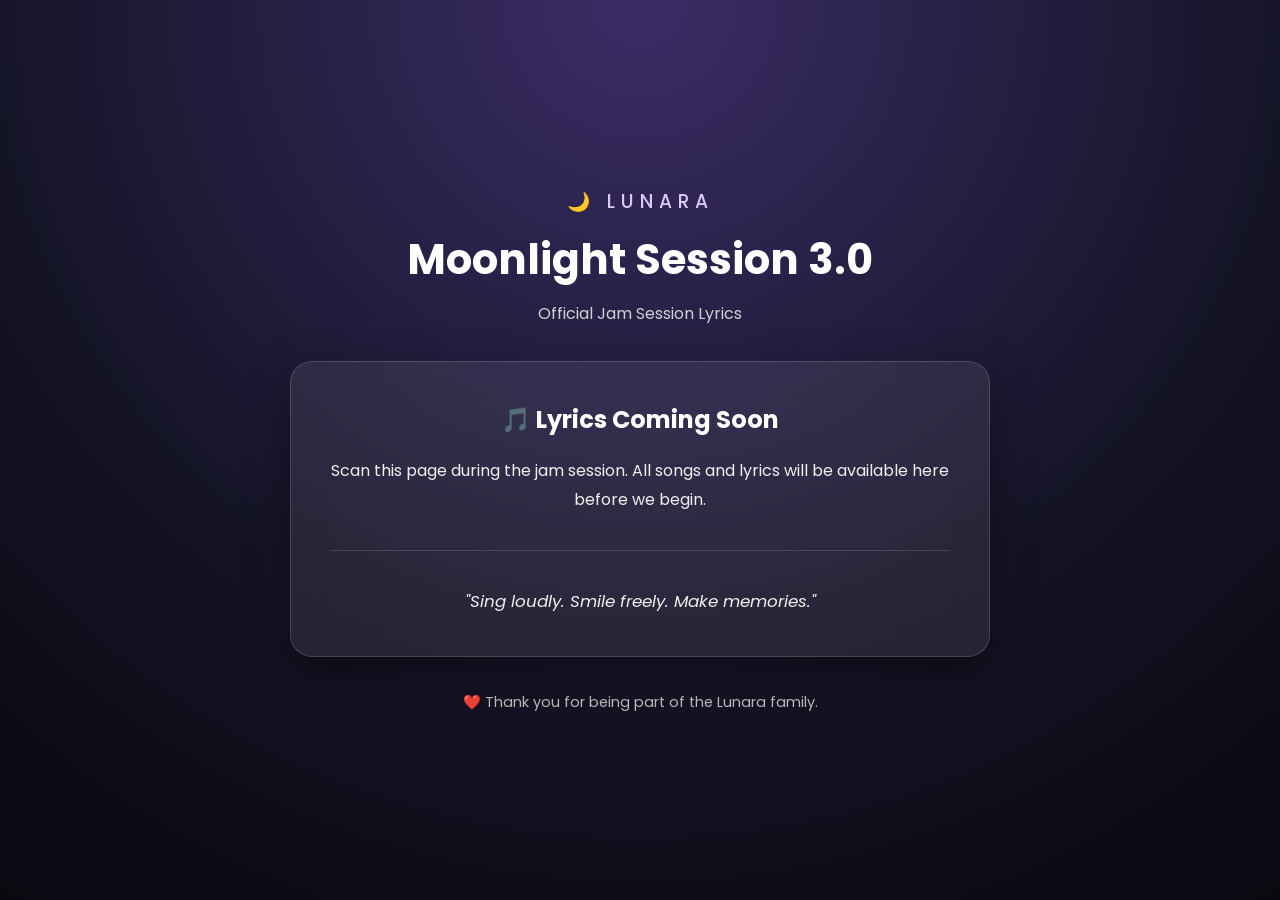
==== lyrics.html @ 7a184214 "add lyrics html and css files" ====
<!DOCTYPE html>
<html lang="en">

<head>
    <meta charset="UTF-8">
    <meta name="viewport" content="width=device-width, initial-scale=1.0">

    <title>Moonlight Session 3.0 | Lyrics</title>

    <meta name="description" content="Official Moonlight Session 3.0 Lyrics by Lunara Band">

    <link rel="stylesheet" href="lyrics.css">

    <link rel="preconnect" href="https://fonts.googleapis.com">
    <link rel="preconnect" href="https://fonts.gstatic.com" crossorigin>

    <link href="https://fonts.googleapis.com/css2?family=Poppins:wght@300;400;500;600;700&display=swap"
        rel="stylesheet">
</head>

<body>

    <main class="container">

        <div class="hero">

            <h3>🌙 LUNARA</h3>

            <h1>Moonlight Session 3.0</h1>

            <p class="subtitle">
                Official Jam Session Lyrics
            </p>

        </div>

        <section class="card">

            <h2>🎵 Lyrics Coming Soon</h2>

            <p>
                Scan this page during the jam session.
                All songs and lyrics will be available here before we begin.
            </p>

            <div class="divider"></div>

            <p class="quote">
                "Sing loudly. Smile freely. Make memories."
            </p>

        </section>

        <footer>

            ❤️ Thank you for being part of the Lunara family.

        </footer>

    </main>

</body>

</html>
---- lyrics.css ----
*{
    margin:0;
    padding:0;
    box-sizing:border-box;
}

body{

    font-family:'Poppins',sans-serif;

    background:
    radial-gradient(circle at top,#3b2d66,#141426 60%,#090910);

    color:white;

    min-height:100vh;

    display:flex;
    justify-content:center;
    align-items:center;

    padding:30px;

}

.container{

    width:100%;
    max-width:700px;

}

.hero{

    text-align:center;

    margin-bottom:35px;

}

.hero h3{

    letter-spacing:6px;

    color:#d8c8ff;

    margin-bottom:12px;

    font-weight:500;

}

.hero h1{

    font-size:2.6rem;

    margin-bottom:10px;

}

.subtitle{

    color:#d0d0d0;

    font-size:1rem;

}

.card{

    background:rgba(255,255,255,.08);

    backdrop-filter:blur(18px);

    border:1px solid rgba(255,255,255,.15);

    border-radius:22px;

    padding:40px;

    text-align:center;

    box-shadow:0 15px 45px rgba(0,0,0,.35);

}

.card h2{

    margin-bottom:20px;

}

.card p{

    line-height:1.8;

    color:#efefef;

}

.divider{

    height:1px;

    background:rgba(255,255,255,.15);

    margin:35px 0;

}

.quote{

    font-style:italic;

    color:#ffd369;

    font-size:1.05rem;

}

footer{

    text-align:center;

    margin-top:35px;

    color:#bdbdbd;

    font-size:.9rem;

}

@media(max-width:600px){

.hero h1{

    font-size:2rem;

}

.card{

    padding:28px;

}

}
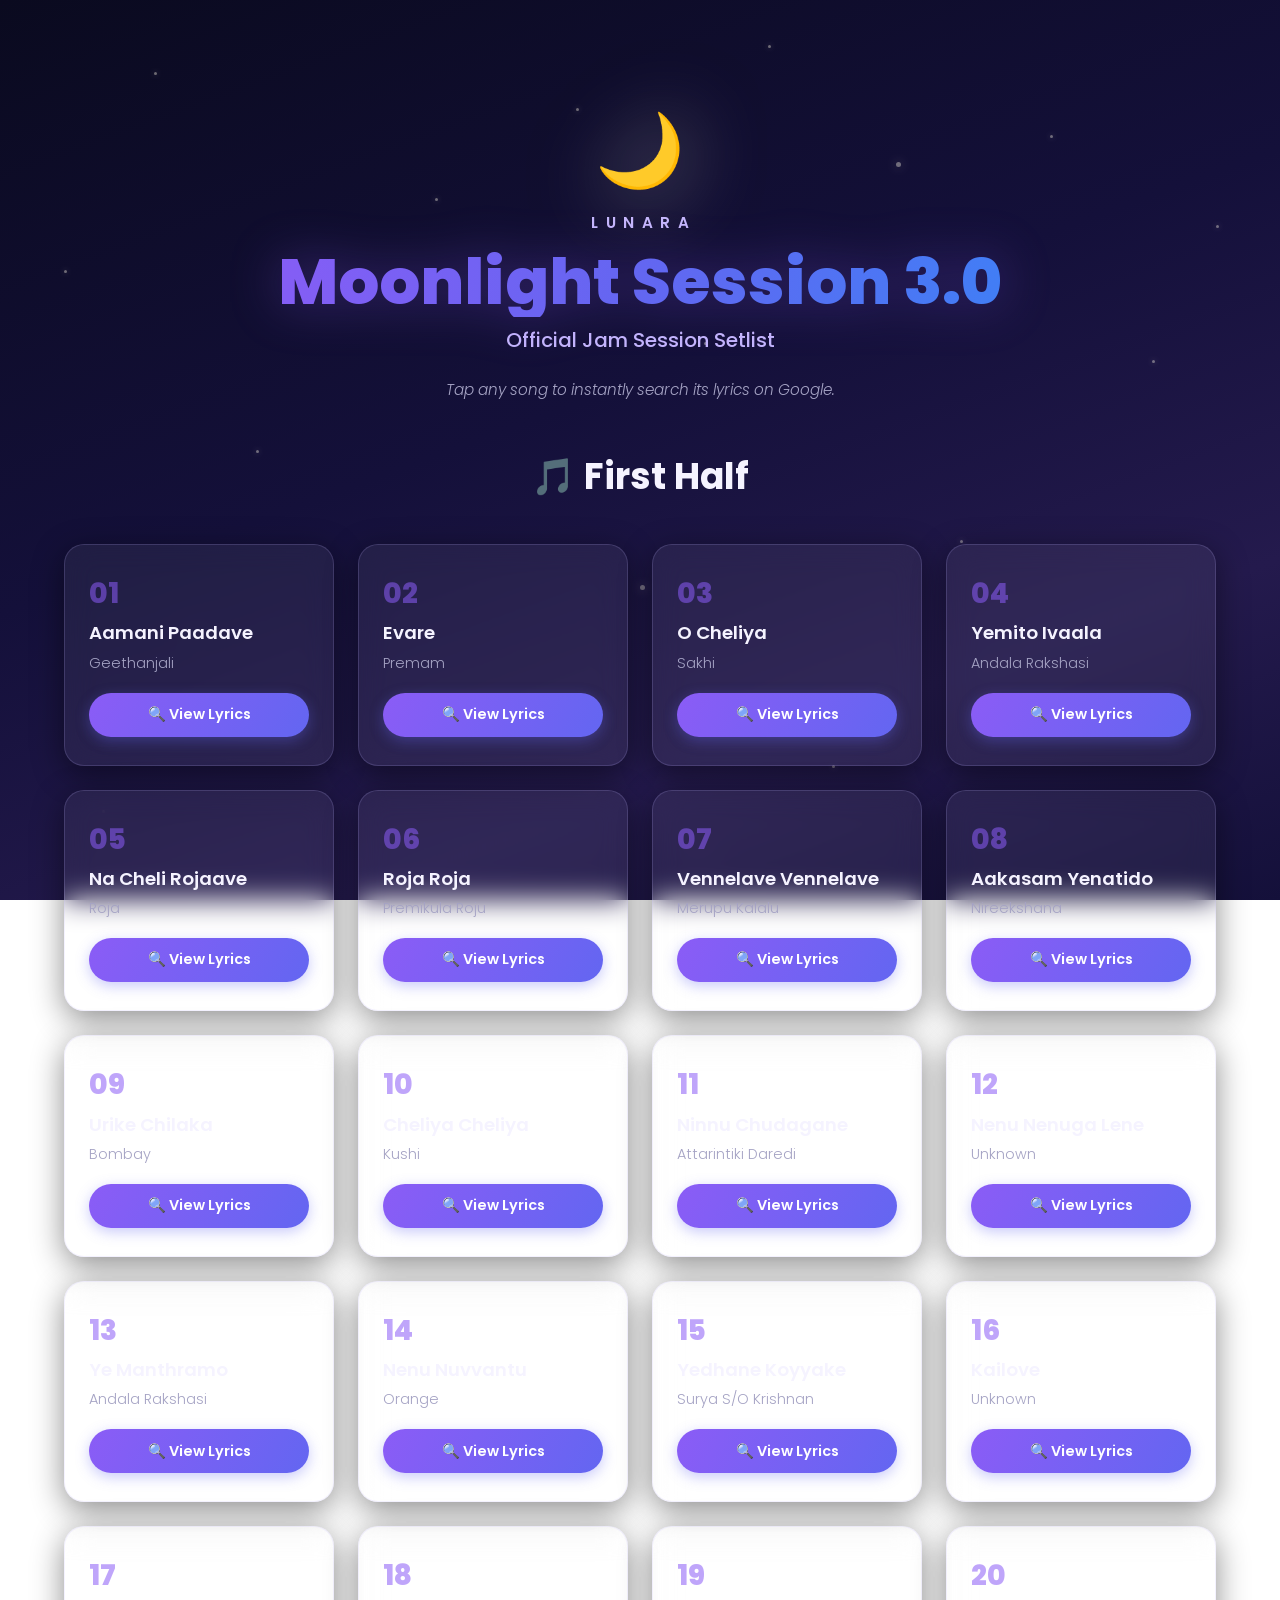
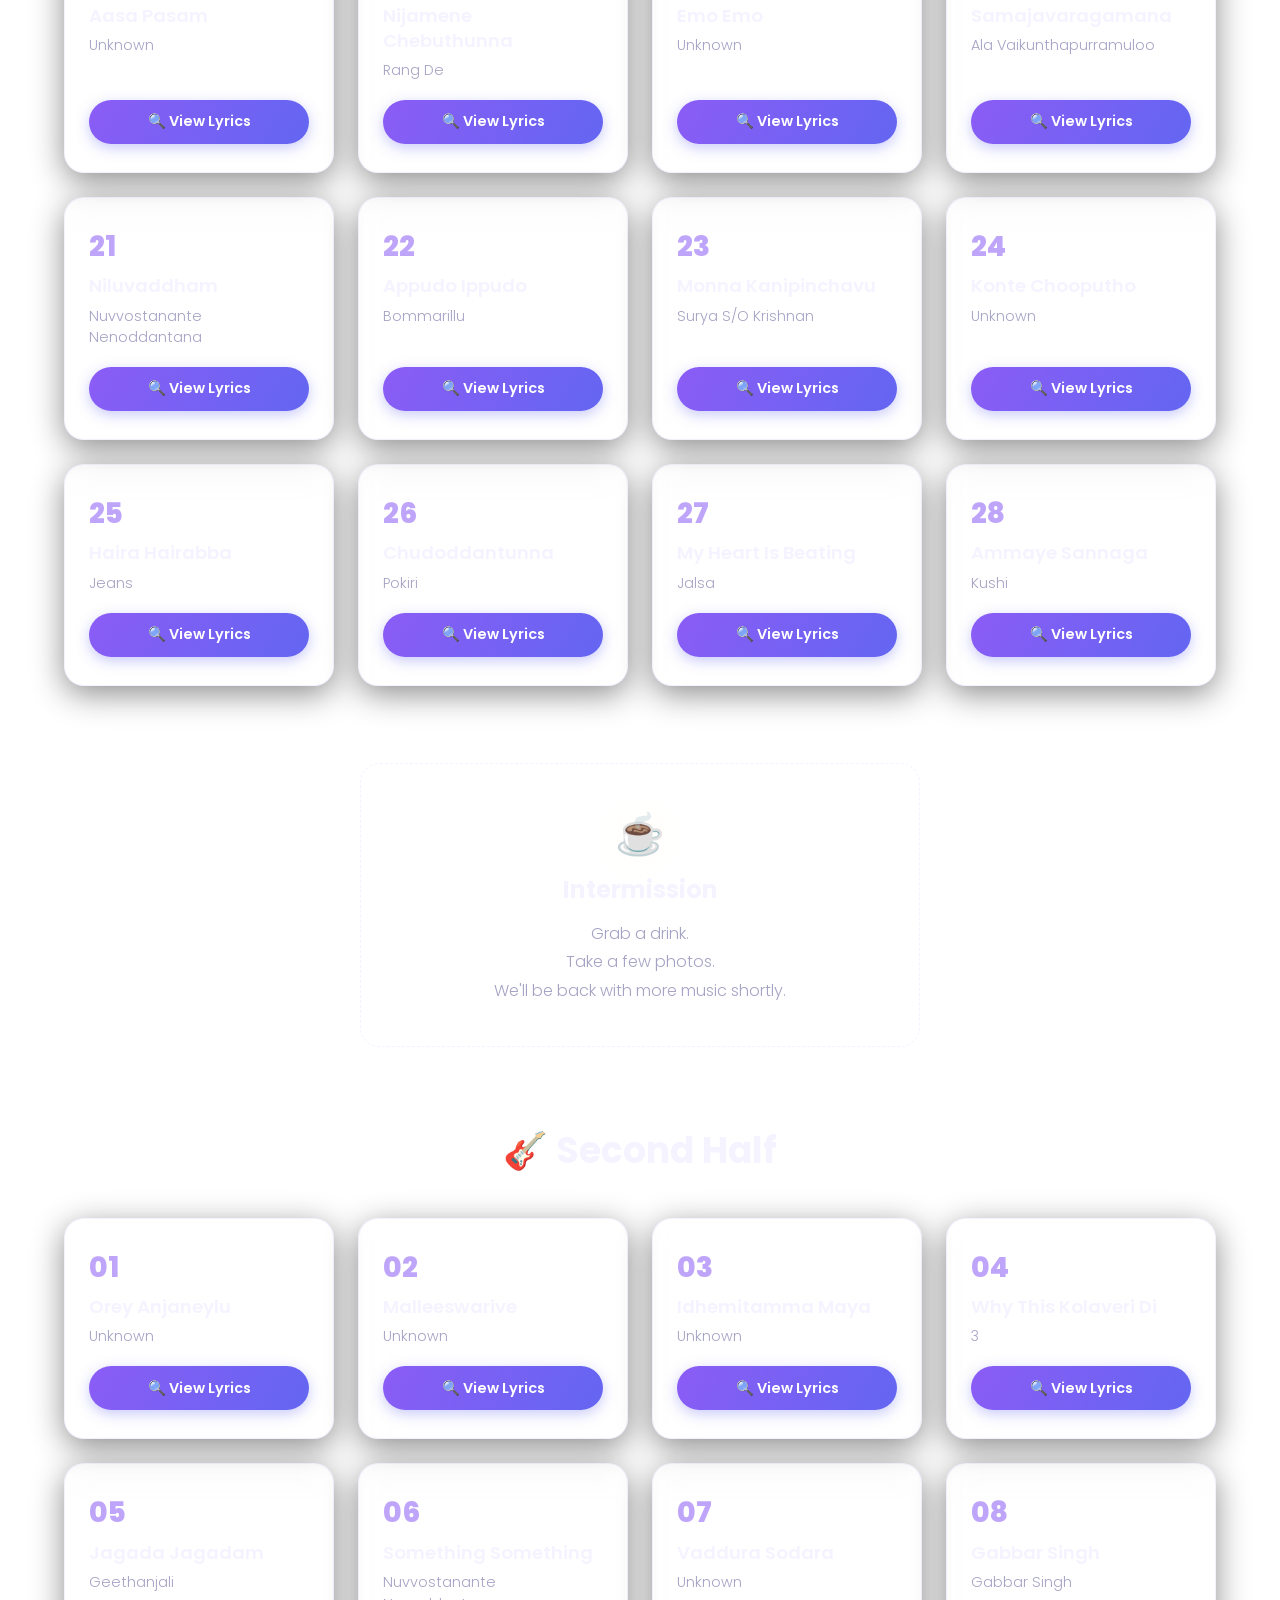
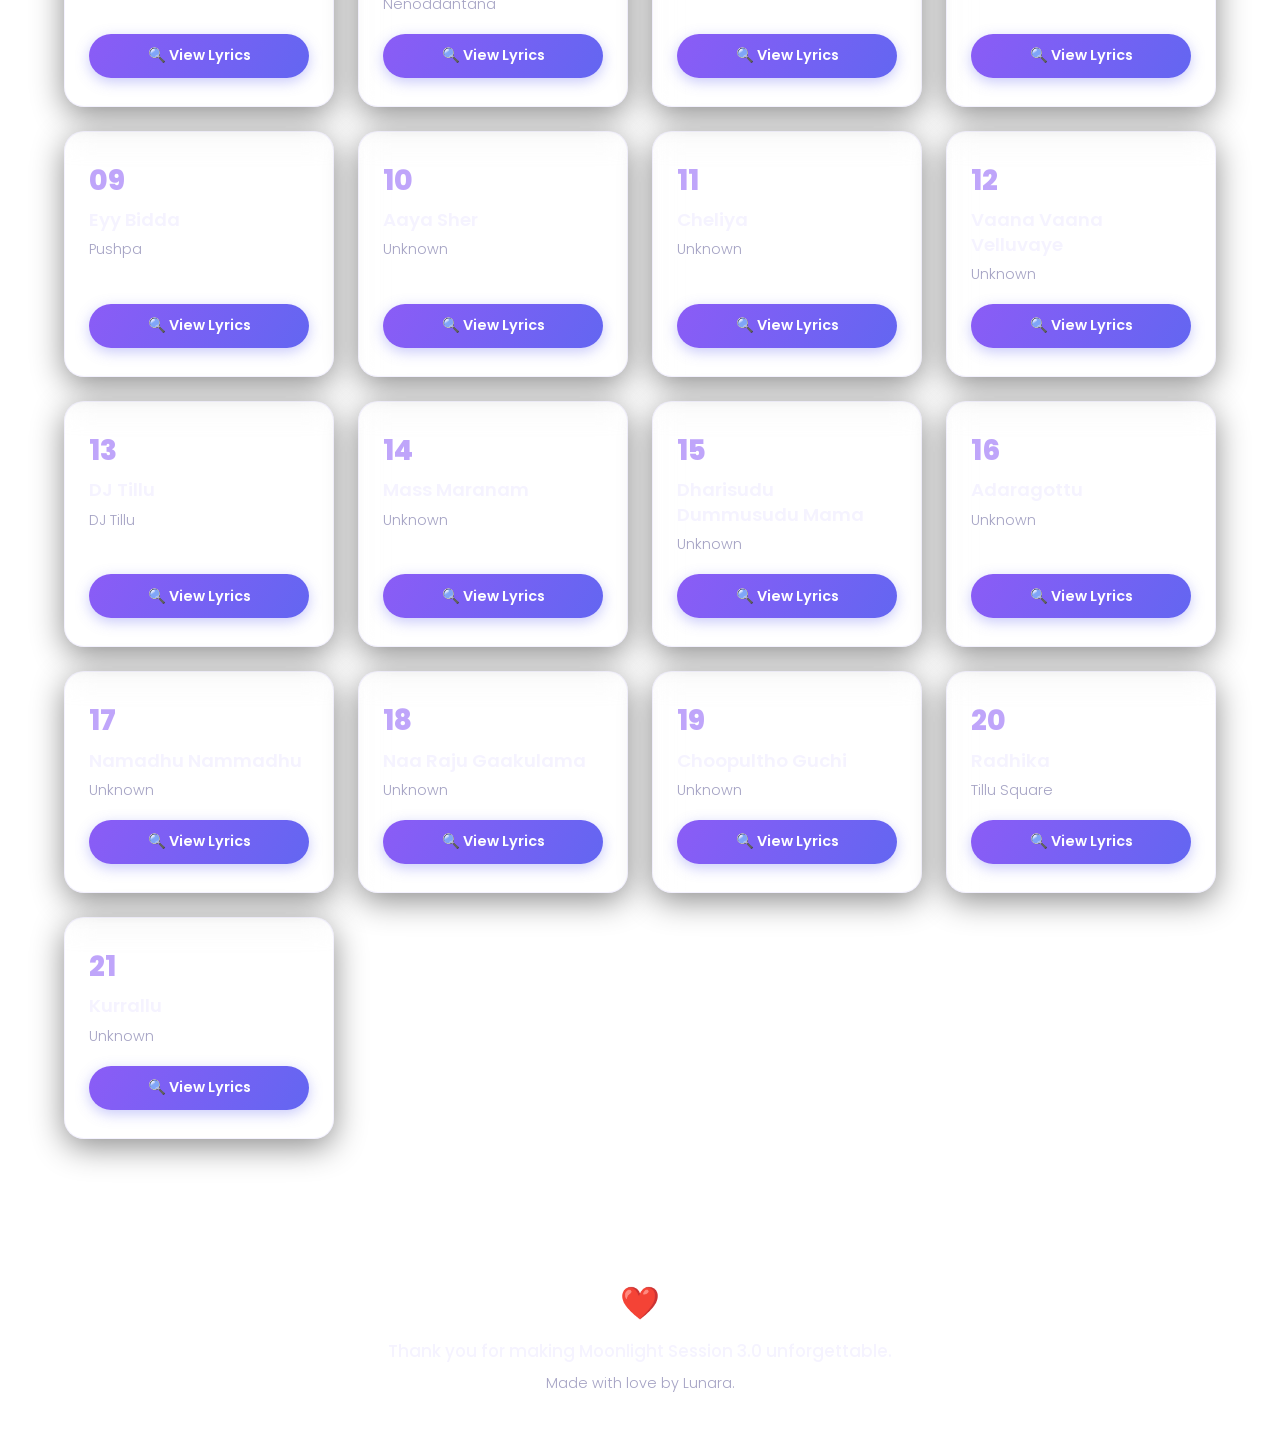
==== commit 36d5c477: "update lyrics in html and css page" ====
--- a/lyrics.html
+++ b/lyrics.html
@@ -1,64 +1,666 @@
 <!DOCTYPE html>
+<!--
+  =============================================================
+  MOONLIGHT SESSION 3.0 — Official Jam Session Setlist
+  Organized by Lunara Band
+  =============================================================
+  This is a pure HTML5 + CSS3 page (no JavaScript, no frameworks).
+  It is a single scrolling page split into these regions, in order:
+
+    1. <head>        -> page metadata + font/stylesheet links
+    2. .stars-layer   -> decorative animated star background (fixed)
+    3. .hero          -> top banner: moon emoji, band name, event title
+    4. #first-half    -> song list, part 1 (28 songs)
+    5. .intermission  -> a visual "break" divider between the two halves
+    6. #second-half   -> song list, part 2 (21 songs)
+    7. .site-footer   -> closing thank-you message
+
+  Every song is a "glassmorphism card" (semi-transparent, blurred
+  background) containing: a track number, song title, movie name,
+  and a button that opens a Google Search for "<song> <movie> lyrics"
+  in a new browser tab. No lyrics are hosted on this page itself.
+  =============================================================
+-->
 <html lang="en">
-
 <head>
-    <meta charset="UTF-8">
-    <meta name="viewport" content="width=device-width, initial-scale=1.0">
-
-    <title>Moonlight Session 3.0 | Lyrics</title>
-
-    <meta name="description" content="Official Moonlight Session 3.0 Lyrics by Lunara Band">
-
-    <link rel="stylesheet" href="lyrics.css">
-
-    <link rel="preconnect" href="https://fonts.googleapis.com">
-    <link rel="preconnect" href="https://fonts.gstatic.com" crossorigin>
-
-    <link href="https://fonts.googleapis.com/css2?family=Poppins:wght@300;400;500;600;700&display=swap"
-        rel="stylesheet">
+  <!-- Basic document metadata -->
+  <meta charset="UTF-8" />
+  <meta name="viewport" content="width=device-width, initial-scale=1.0" />
+  <title>Moonlight Session 3.0 | Lunara Band</title>
+  <meta name="description" content="Official jam session setlist for Moonlight Session 3.0 by Lunara Band. Tap any song to search its lyrics." />
+
+  <!-- Google Font: Poppins (weights we actually use across the page) -->
+  <link rel="preconnect" href="https://fonts.googleapis.com" />
+  <link rel="preconnect" href="https://fonts.gstatic.com" crossorigin />
+  <link href="https://fonts.googleapis.com/css2?family=Poppins:wght@300;400;500;600;700;800&display=swap" rel="stylesheet" />
+
+  <!-- Our one and only stylesheet -->
+  <link rel="stylesheet" href="lyrics.css" />
 </head>
-
 <body>
 
-    <main class="container">
-
-        <div class="hero">
-
-            <h3>🌙 LUNARA</h3>
-
-            <h1>Moonlight Session 3.0</h1>
-
-            <p class="subtitle">
-                Official Jam Session Lyrics
-            </p>
-
-        </div>
-
-        <section class="card">
-
-            <h2>🎵 Lyrics Coming Soon</h2>
-
-            <p>
-                Scan this page during the jam session.
-                All songs and lyrics will be available here before we begin.
-            </p>
-
-            <div class="divider"></div>
-
-            <p class="quote">
-                "Sing loudly. Smile freely. Make memories."
-            </p>
-
-        </section>
-
-        <footer>
-
-            ❤️ Thank you for being part of the Lunara family.
-
-        </footer>
-
-    </main>
+  <!--
+    ===========================================================
+    DECORATIVE STAR FIELD
+    ===========================================================
+    A fixed, full-screen layer that sits behind everything else
+    (see z-index in CSS). Each <span class="star"> is one twinkling
+    dot; .star--big adds a couple of larger, slower-glowing stars
+    for depth. Positions/timings are randomized via inline styles
+    so the sky doesn't look mechanically repeated.
+    Purely decorative -> aria-hidden so screen readers skip it.
+  -->
+  <div class="stars-layer" aria-hidden="true">
+    <span class="star" style="top:8%; left:12%; animation-delay:0s;"></span>
+    <span class="star" style="top:15%; left:82%; animation-delay:0.6s;"></span>
+    <span class="star" style="top:22%; left:34%; animation-delay:1.2s;"></span>
+    <span class="star" style="top:5%; left:60%; animation-delay:1.8s;"></span>
+    <span class="star" style="top:30%; left:5%; animation-delay:0.3s;"></span>
+    <span class="star" style="top:40%; left:90%; animation-delay:0.9s;"></span>
+    <span class="star" style="top:12%; left:45%; animation-delay:2.1s;"></span>
+    <span class="star star--big" style="top:18%; left:70%; animation-delay:0.4s;"></span>
+    <span class="star" style="top:50%; left:20%; animation-delay:1.5s;"></span>
+    <span class="star" style="top:60%; left:75%; animation-delay:0.7s;"></span>
+    <span class="star" style="top:70%; left:15%; animation-delay:1.1s;"></span>
+    <span class="star star--big" style="top:65%; left:50%; animation-delay:2.4s;"></span>
+    <span class="star" style="top:80%; left:35%; animation-delay:0.2s;"></span>
+    <span class="star" style="top:85%; left:65%; animation-delay:1.9s;"></span>
+    <span class="star" style="top:90%; left:8%; animation-delay:1.3s;"></span>
+    <span class="star" style="top:95%; left:55%; animation-delay:0.5s;"></span>
+    <span class="star" style="top:38%; left:55%; animation-delay:2.6s;"></span>
+    <span class="star" style="top:25%; left:95%; animation-delay:0.8s;"></span>
+  </div>
+
+  <!--
+    ===========================================================
+    HERO SECTION
+    ===========================================================
+    The very first thing a visitor sees: floating moon emoji,
+    band wordmark, event name, subtitle, and a one-line
+    instruction telling people the buttons search Google.
+  -->
+  <header class="hero">
+    <!-- Floating/glowing moon icon. Animation defined in CSS (@keyframes float). -->
+    <div class="hero__moon" aria-hidden="true">🌙</div>
+
+    <!-- Band wordmark -->
+    <p class="hero__brand">LUNARA</p>
+
+    <!-- Event name -->
+    <h1 class="hero__title">Moonlight Session 3.0</h1>
+
+    <!-- Event subtitle -->
+    <p class="hero__subtitle">Official Jam Session Setlist</p>
+
+    <!-- Helper text explaining how the buttons work -->
+    <p class="hero__hint">Tap any song to instantly search its lyrics on Google.</p>
+  </header>
+
+  <!--
+    ===========================================================
+    MAIN CONTENT WRAPPER
+    ===========================================================
+    Holds both halves of the setlist plus the intermission.
+    Using <main> for semantic/accessibility correctness.
+  -->
+  <main class="content">
+
+    <!--
+      =========================================================
+      FIRST HALF
+      =========================================================
+      Section heading + a responsive grid (.song-grid) of
+      glassmorphism cards. Grid column count is controlled in
+      CSS via auto-fill/minmax, so it reflows automatically for
+      desktop / tablet / mobile without any JavaScript.
+    -->
+    <section id="first-half" class="song-section">
+      <h2 class="section-heading">🎵 First Half</h2>
+
+      <div class="song-grid">
+<!-- ===== Auto-generated: 28 song cards for the First Half ===== -->
+      <!-- Song card #1: Aamani Paadave -->
+      <article class="song-card">
+        <div class="song-card__number" aria-hidden="true">01</div>
+        <h3 class="song-card__title">Aamani Paadave</h3>
+        <p class="song-card__movie">Geethanjali</p>
+        <a class="song-card__button" href="https://www.google.com/search?q=Aamani+Paadave+Geethanjali+lyrics" target="_blank" rel="noopener noreferrer">
+          🔍 View Lyrics
+        </a>
+      </article>
+
+      <!-- Song card #2: Evare -->
+      <article class="song-card">
+        <div class="song-card__number" aria-hidden="true">02</div>
+        <h3 class="song-card__title">Evare</h3>
+        <p class="song-card__movie">Premam</p>
+        <a class="song-card__button" href="https://www.google.com/search?q=Evare+Premam+lyrics" target="_blank" rel="noopener noreferrer">
+          🔍 View Lyrics
+        </a>
+      </article>
+
+      <!-- Song card #3: O Cheliya -->
+      <article class="song-card">
+        <div class="song-card__number" aria-hidden="true">03</div>
+        <h3 class="song-card__title">O Cheliya</h3>
+        <p class="song-card__movie">Sakhi</p>
+        <a class="song-card__button" href="https://www.google.com/search?q=O+Cheliya+Sakhi+lyrics" target="_blank" rel="noopener noreferrer">
+          🔍 View Lyrics
+        </a>
+      </article>
+
+      <!-- Song card #4: Yemito Ivaala -->
+      <article class="song-card">
+        <div class="song-card__number" aria-hidden="true">04</div>
+        <h3 class="song-card__title">Yemito Ivaala</h3>
+        <p class="song-card__movie">Andala Rakshasi</p>
+        <a class="song-card__button" href="https://www.google.com/search?q=Yemito+Ivaala+Andala+Rakshasi+lyrics" target="_blank" rel="noopener noreferrer">
+          🔍 View Lyrics
+        </a>
+      </article>
+
+      <!-- Song card #5: Na Cheli Rojaave -->
+      <article class="song-card">
+        <div class="song-card__number" aria-hidden="true">05</div>
+        <h3 class="song-card__title">Na Cheli Rojaave</h3>
+        <p class="song-card__movie">Roja</p>
+        <a class="song-card__button" href="https://www.google.com/search?q=Na+Cheli+Rojaave+Roja+lyrics" target="_blank" rel="noopener noreferrer">
+          🔍 View Lyrics
+        </a>
+      </article>
+
+      <!-- Song card #6: Roja Roja -->
+      <article class="song-card">
+        <div class="song-card__number" aria-hidden="true">06</div>
+        <h3 class="song-card__title">Roja Roja</h3>
+        <p class="song-card__movie">Premikula Roju</p>
+        <a class="song-card__button" href="https://www.google.com/search?q=Roja+Roja+Premikula+Roju+lyrics" target="_blank" rel="noopener noreferrer">
+          🔍 View Lyrics
+        </a>
+      </article>
+
+      <!-- Song card #7: Vennelave Vennelave -->
+      <article class="song-card">
+        <div class="song-card__number" aria-hidden="true">07</div>
+        <h3 class="song-card__title">Vennelave Vennelave</h3>
+        <p class="song-card__movie">Merupu Kalalu</p>
+        <a class="song-card__button" href="https://www.google.com/search?q=Vennelave+Vennelave+Merupu+Kalalu+lyrics" target="_blank" rel="noopener noreferrer">
+          🔍 View Lyrics
+        </a>
+      </article>
+
+      <!-- Song card #8: Aakasam Yenatido -->
+      <article class="song-card">
+        <div class="song-card__number" aria-hidden="true">08</div>
+        <h3 class="song-card__title">Aakasam Yenatido</h3>
+        <p class="song-card__movie">Nireekshana</p>
+        <a class="song-card__button" href="https://www.google.com/search?q=Aakasam+Yenatido+Nireekshana+lyrics" target="_blank" rel="noopener noreferrer">
+          🔍 View Lyrics
+        </a>
+      </article>
+
+      <!-- Song card #9: Urike Chilaka -->
+      <article class="song-card">
+        <div class="song-card__number" aria-hidden="true">09</div>
+        <h3 class="song-card__title">Urike Chilaka</h3>
+        <p class="song-card__movie">Bombay</p>
+        <a class="song-card__button" href="https://www.google.com/search?q=Urike+Chilaka+Bombay+lyrics" target="_blank" rel="noopener noreferrer">
+          🔍 View Lyrics
+        </a>
+      </article>
+
+      <!-- Song card #10: Cheliya Cheliya -->
+      <article class="song-card">
+        <div class="song-card__number" aria-hidden="true">10</div>
+        <h3 class="song-card__title">Cheliya Cheliya</h3>
+        <p class="song-card__movie">Kushi</p>
+        <a class="song-card__button" href="https://www.google.com/search?q=Cheliya+Cheliya+Kushi+lyrics" target="_blank" rel="noopener noreferrer">
+          🔍 View Lyrics
+        </a>
+      </article>
+
+      <!-- Song card #11: Ninnu Chudagane -->
+      <article class="song-card">
+        <div class="song-card__number" aria-hidden="true">11</div>
+        <h3 class="song-card__title">Ninnu Chudagane</h3>
+        <p class="song-card__movie">Attarintiki Daredi</p>
+        <a class="song-card__button" href="https://www.google.com/search?q=Ninnu+Chudagane+Attarintiki+Daredi+lyrics" target="_blank" rel="noopener noreferrer">
+          🔍 View Lyrics
+        </a>
+      </article>
+
+      <!-- Song card #12: Nenu Nenuga Lene -->
+      <article class="song-card">
+        <div class="song-card__number" aria-hidden="true">12</div>
+        <h3 class="song-card__title">Nenu Nenuga Lene</h3>
+        <p class="song-card__movie">Unknown</p>
+        <a class="song-card__button" href="https://www.google.com/search?q=Nenu+Nenuga+Lene+lyrics" target="_blank" rel="noopener noreferrer">
+          🔍 View Lyrics
+        </a>
+      </article>
+
+      <!-- Song card #13: Ye Manthramo -->
+      <article class="song-card">
+        <div class="song-card__number" aria-hidden="true">13</div>
+        <h3 class="song-card__title">Ye Manthramo</h3>
+        <p class="song-card__movie">Andala Rakshasi</p>
+        <a class="song-card__button" href="https://www.google.com/search?q=Ye+Manthramo+Andala+Rakshasi+lyrics" target="_blank" rel="noopener noreferrer">
+          🔍 View Lyrics
+        </a>
+      </article>
+
+      <!-- Song card #14: Nenu Nuvvantu -->
+      <article class="song-card">
+        <div class="song-card__number" aria-hidden="true">14</div>
+        <h3 class="song-card__title">Nenu Nuvvantu</h3>
+        <p class="song-card__movie">Orange</p>
+        <a class="song-card__button" href="https://www.google.com/search?q=Nenu+Nuvvantu+Orange+lyrics" target="_blank" rel="noopener noreferrer">
+          🔍 View Lyrics
+        </a>
+      </article>
+
+      <!-- Song card #15: Yedhane Koyyake -->
+      <article class="song-card">
+        <div class="song-card__number" aria-hidden="true">15</div>
+        <h3 class="song-card__title">Yedhane Koyyake</h3>
+        <p class="song-card__movie">Surya S/O Krishnan</p>
+        <a class="song-card__button" href="https://www.google.com/search?q=Yedhane+Koyyake+Surya+S%2FO+Krishnan+lyrics" target="_blank" rel="noopener noreferrer">
+          🔍 View Lyrics
+        </a>
+      </article>
+
+      <!-- Song card #16: Kailove -->
+      <article class="song-card">
+        <div class="song-card__number" aria-hidden="true">16</div>
+        <h3 class="song-card__title">Kailove</h3>
+        <p class="song-card__movie">Unknown</p>
+        <a class="song-card__button" href="https://www.google.com/search?q=Kailove+lyrics" target="_blank" rel="noopener noreferrer">
+          🔍 View Lyrics
+        </a>
+      </article>
+
+      <!-- Song card #17: Aasa Pasam -->
+      <article class="song-card">
+        <div class="song-card__number" aria-hidden="true">17</div>
+        <h3 class="song-card__title">Aasa Pasam</h3>
+        <p class="song-card__movie">Unknown</p>
+        <a class="song-card__button" href="https://www.google.com/search?q=Aasa+Pasam+lyrics" target="_blank" rel="noopener noreferrer">
+          🔍 View Lyrics
+        </a>
+      </article>
+
+      <!-- Song card #18: Nijamene Chebuthunna -->
+      <article class="song-card">
+        <div class="song-card__number" aria-hidden="true">18</div>
+        <h3 class="song-card__title">Nijamene Chebuthunna</h3>
+        <p class="song-card__movie">Rang De</p>
+        <a class="song-card__button" href="https://www.google.com/search?q=Nijamene+Chebuthunna+Rang+De+lyrics" target="_blank" rel="noopener noreferrer">
+          🔍 View Lyrics
+        </a>
+      </article>
+
+      <!-- Song card #19: Emo Emo -->
+      <article class="song-card">
+        <div class="song-card__number" aria-hidden="true">19</div>
+        <h3 class="song-card__title">Emo Emo</h3>
+        <p class="song-card__movie">Unknown</p>
+        <a class="song-card__button" href="https://www.google.com/search?q=Emo+Emo+lyrics" target="_blank" rel="noopener noreferrer">
+          🔍 View Lyrics
+        </a>
+      </article>
+
+      <!-- Song card #20: Samajavaragamana -->
+      <article class="song-card">
+        <div class="song-card__number" aria-hidden="true">20</div>
+        <h3 class="song-card__title">Samajavaragamana</h3>
+        <p class="song-card__movie">Ala Vaikunthapurramuloo</p>
+        <a class="song-card__button" href="https://www.google.com/search?q=Samajavaragamana+Ala+Vaikunthapurramuloo+lyrics" target="_blank" rel="noopener noreferrer">
+          🔍 View Lyrics
+        </a>
+      </article>
+
+      <!-- Song card #21: Niluvaddham -->
+      <article class="song-card">
+        <div class="song-card__number" aria-hidden="true">21</div>
+        <h3 class="song-card__title">Niluvaddham</h3>
+        <p class="song-card__movie">Nuvvostanante Nenoddantana</p>
+        <a class="song-card__button" href="https://www.google.com/search?q=Niluvaddham+Nuvvostanante+Nenoddantana+lyrics" target="_blank" rel="noopener noreferrer">
+          🔍 View Lyrics
+        </a>
+      </article>
+
+      <!-- Song card #22: Appudo Ippudo -->
+      <article class="song-card">
+        <div class="song-card__number" aria-hidden="true">22</div>
+        <h3 class="song-card__title">Appudo Ippudo</h3>
+        <p class="song-card__movie">Bommarillu</p>
+        <a class="song-card__button" href="https://www.google.com/search?q=Appudo+Ippudo+Bommarillu+lyrics" target="_blank" rel="noopener noreferrer">
+          🔍 View Lyrics
+        </a>
+      </article>
+
+      <!-- Song card #23: Monna Kanipinchavu -->
+      <article class="song-card">
+        <div class="song-card__number" aria-hidden="true">23</div>
+        <h3 class="song-card__title">Monna Kanipinchavu</h3>
+        <p class="song-card__movie">Surya S/O Krishnan</p>
+        <a class="song-card__button" href="https://www.google.com/search?q=Monna+Kanipinchavu+Surya+S%2FO+Krishnan+lyrics" target="_blank" rel="noopener noreferrer">
+          🔍 View Lyrics
+        </a>
+      </article>
+
+      <!-- Song card #24: Konte Chooputho -->
+      <article class="song-card">
+        <div class="song-card__number" aria-hidden="true">24</div>
+        <h3 class="song-card__title">Konte Chooputho</h3>
+        <p class="song-card__movie">Unknown</p>
+        <a class="song-card__button" href="https://www.google.com/search?q=Konte+Chooputho+lyrics" target="_blank" rel="noopener noreferrer">
+          🔍 View Lyrics
+        </a>
+      </article>
+
+      <!-- Song card #25: Haira Hairabba -->
+      <article class="song-card">
+        <div class="song-card__number" aria-hidden="true">25</div>
+        <h3 class="song-card__title">Haira Hairabba</h3>
+        <p class="song-card__movie">Jeans</p>
+        <a class="song-card__button" href="https://www.google.com/search?q=Haira+Hairabba+Jeans+lyrics" target="_blank" rel="noopener noreferrer">
+          🔍 View Lyrics
+        </a>
+      </article>
+
+      <!-- Song card #26: Chudoddantunna -->
+      <article class="song-card">
+        <div class="song-card__number" aria-hidden="true">26</div>
+        <h3 class="song-card__title">Chudoddantunna</h3>
+        <p class="song-card__movie">Pokiri</p>
+        <a class="song-card__button" href="https://www.google.com/search?q=Chudoddantunna+Pokiri+lyrics" target="_blank" rel="noopener noreferrer">
+          🔍 View Lyrics
+        </a>
+      </article>
+
+      <!-- Song card #27: My Heart Is Beating -->
+      <article class="song-card">
+        <div class="song-card__number" aria-hidden="true">27</div>
+        <h3 class="song-card__title">My Heart Is Beating</h3>
+        <p class="song-card__movie">Jalsa</p>
+        <a class="song-card__button" href="https://www.google.com/search?q=My+Heart+Is+Beating+Jalsa+lyrics" target="_blank" rel="noopener noreferrer">
+          🔍 View Lyrics
+        </a>
+      </article>
+
+      <!-- Song card #28: Ammaye Sannaga -->
+      <article class="song-card">
+        <div class="song-card__number" aria-hidden="true">28</div>
+        <h3 class="song-card__title">Ammaye Sannaga</h3>
+        <p class="song-card__movie">Kushi</p>
+        <a class="song-card__button" href="https://www.google.com/search?q=Ammaye+Sannaga+Kushi+lyrics" target="_blank" rel="noopener noreferrer">
+          🔍 View Lyrics
+        </a>
+      </article>
+<!-- ===== End of First Half cards ===== -->
+      </div>
+    </section>
+
+    <!--
+      =========================================================
+      INTERMISSION DIVIDER
+      =========================================================
+      A visual "breather" between the two halves. Styled
+      differently from the song cards (centered, no grid) to
+      read clearly as a break in the show, not another song.
+    -->
+    <section class="intermission" aria-label="Intermission">
+      <div class="intermission__icon" aria-hidden="true">☕</div>
+      <h2 class="intermission__title">Intermission</h2>
+      <p class="intermission__text">
+        Grab a drink.<br />
+        Take a few photos.<br />
+        We'll be back with more music shortly.
+      </p>
+    </section>
+
+    <!--
+      =========================================================
+      SECOND HALF
+      =========================================================
+      Structurally identical to the First Half section above:
+      same heading style, same .song-grid, same card markup.
+      Keeping the markup identical is what makes the shared
+      CSS classes (.song-section, .song-grid, .song-card, etc.)
+      apply consistently to both halves.
+    -->
+    <section id="second-half" class="song-section">
+      <h2 class="section-heading">🎸 Second Half</h2>
+
+      <div class="song-grid">
+<!-- ===== Auto-generated: 21 song cards for the Second Half ===== -->
+      <!-- Song card #1: Orey Anjaneylu -->
+      <article class="song-card">
+        <div class="song-card__number" aria-hidden="true">01</div>
+        <h3 class="song-card__title">Orey Anjaneylu</h3>
+        <p class="song-card__movie">Unknown</p>
+        <a class="song-card__button" href="https://www.google.com/search?q=Orey+Anjaneylu+lyrics" target="_blank" rel="noopener noreferrer">
+          🔍 View Lyrics
+        </a>
+      </article>
+
+      <!-- Song card #2: Malleeswarive -->
+      <article class="song-card">
+        <div class="song-card__number" aria-hidden="true">02</div>
+        <h3 class="song-card__title">Malleeswarive</h3>
+        <p class="song-card__movie">Unknown</p>
+        <a class="song-card__button" href="https://www.google.com/search?q=Malleeswarive+lyrics" target="_blank" rel="noopener noreferrer">
+          🔍 View Lyrics
+        </a>
+      </article>
+
+      <!-- Song card #3: Idhemitamma Maya -->
+      <article class="song-card">
+        <div class="song-card__number" aria-hidden="true">03</div>
+        <h3 class="song-card__title">Idhemitamma Maya</h3>
+        <p class="song-card__movie">Unknown</p>
+        <a class="song-card__button" href="https://www.google.com/search?q=Idhemitamma+Maya+lyrics" target="_blank" rel="noopener noreferrer">
+          🔍 View Lyrics
+        </a>
+      </article>
+
+      <!-- Song card #4: Why This Kolaveri Di -->
+      <article class="song-card">
+        <div class="song-card__number" aria-hidden="true">04</div>
+        <h3 class="song-card__title">Why This Kolaveri Di</h3>
+        <p class="song-card__movie">3</p>
+        <a class="song-card__button" href="https://www.google.com/search?q=Why+This+Kolaveri+Di+3+lyrics" target="_blank" rel="noopener noreferrer">
+          🔍 View Lyrics
+        </a>
+      </article>
+
+      <!-- Song card #5: Jagada Jagadam -->
+      <article class="song-card">
+        <div class="song-card__number" aria-hidden="true">05</div>
+        <h3 class="song-card__title">Jagada Jagadam</h3>
+        <p class="song-card__movie">Geethanjali</p>
+        <a class="song-card__button" href="https://www.google.com/search?q=Jagada+Jagadam+Geethanjali+lyrics" target="_blank" rel="noopener noreferrer">
+          🔍 View Lyrics
+        </a>
+      </article>
+
+      <!-- Song card #6: Something Something -->
+      <article class="song-card">
+        <div class="song-card__number" aria-hidden="true">06</div>
+        <h3 class="song-card__title">Something Something</h3>
+        <p class="song-card__movie">Nuvvostanante Nenoddantana</p>
+        <a class="song-card__button" href="https://www.google.com/search?q=Something+Something+Nuvvostanante+Nenoddantana+lyrics" target="_blank" rel="noopener noreferrer">
+          🔍 View Lyrics
+        </a>
+      </article>
+
+      <!-- Song card #7: Vaddura Sodara -->
+      <article class="song-card">
+        <div class="song-card__number" aria-hidden="true">07</div>
+        <h3 class="song-card__title">Vaddura Sodara</h3>
+        <p class="song-card__movie">Unknown</p>
+        <a class="song-card__button" href="https://www.google.com/search?q=Vaddura+Sodara+lyrics" target="_blank" rel="noopener noreferrer">
+          🔍 View Lyrics
+        </a>
+      </article>
+
+      <!-- Song card #8: Gabbar Singh -->
+      <article class="song-card">
+        <div class="song-card__number" aria-hidden="true">08</div>
+        <h3 class="song-card__title">Gabbar Singh</h3>
+        <p class="song-card__movie">Gabbar Singh</p>
+        <a class="song-card__button" href="https://www.google.com/search?q=Gabbar+Singh+Gabbar+Singh+lyrics" target="_blank" rel="noopener noreferrer">
+          🔍 View Lyrics
+        </a>
+      </article>
+
+      <!-- Song card #9: Eyy Bidda -->
+      <article class="song-card">
+        <div class="song-card__number" aria-hidden="true">09</div>
+        <h3 class="song-card__title">Eyy Bidda</h3>
+        <p class="song-card__movie">Pushpa</p>
+        <a class="song-card__button" href="https://www.google.com/search?q=Eyy+Bidda+Pushpa+lyrics" target="_blank" rel="noopener noreferrer">
+          🔍 View Lyrics
+        </a>
+      </article>
+
+      <!-- Song card #10: Aaya Sher -->
+      <article class="song-card">
+        <div class="song-card__number" aria-hidden="true">10</div>
+        <h3 class="song-card__title">Aaya Sher</h3>
+        <p class="song-card__movie">Unknown</p>
+        <a class="song-card__button" href="https://www.google.com/search?q=Aaya+Sher+lyrics" target="_blank" rel="noopener noreferrer">
+          🔍 View Lyrics
+        </a>
+      </article>
+
+      <!-- Song card #11: Cheliya -->
+      <article class="song-card">
+        <div class="song-card__number" aria-hidden="true">11</div>
+        <h3 class="song-card__title">Cheliya</h3>
+        <p class="song-card__movie">Unknown</p>
+        <a class="song-card__button" href="https://www.google.com/search?q=Cheliya+lyrics" target="_blank" rel="noopener noreferrer">
+          🔍 View Lyrics
+        </a>
+      </article>
+
+      <!-- Song card #12: Vaana Vaana Velluvaye -->
+      <article class="song-card">
+        <div class="song-card__number" aria-hidden="true">12</div>
+        <h3 class="song-card__title">Vaana Vaana Velluvaye</h3>
+        <p class="song-card__movie">Unknown</p>
+        <a class="song-card__button" href="https://www.google.com/search?q=Vaana+Vaana+Velluvaye+lyrics" target="_blank" rel="noopener noreferrer">
+          🔍 View Lyrics
+        </a>
+      </article>
+
+      <!-- Song card #13: DJ Tillu -->
+      <article class="song-card">
+        <div class="song-card__number" aria-hidden="true">13</div>
+        <h3 class="song-card__title">DJ Tillu</h3>
+        <p class="song-card__movie">DJ Tillu</p>
+        <a class="song-card__button" href="https://www.google.com/search?q=DJ+Tillu+DJ+Tillu+lyrics" target="_blank" rel="noopener noreferrer">
+          🔍 View Lyrics
+        </a>
+      </article>
+
+      <!-- Song card #14: Mass Maranam -->
+      <article class="song-card">
+        <div class="song-card__number" aria-hidden="true">14</div>
+        <h3 class="song-card__title">Mass Maranam</h3>
+        <p class="song-card__movie">Unknown</p>
+        <a class="song-card__button" href="https://www.google.com/search?q=Mass+Maranam+lyrics" target="_blank" rel="noopener noreferrer">
+          🔍 View Lyrics
+        </a>
+      </article>
+
+      <!-- Song card #15: Dharisudu Dummusudu Mama -->
+      <article class="song-card">
+        <div class="song-card__number" aria-hidden="true">15</div>
+        <h3 class="song-card__title">Dharisudu Dummusudu Mama</h3>
+        <p class="song-card__movie">Unknown</p>
+        <a class="song-card__button" href="https://www.google.com/search?q=Dharisudu+Dummusudu+Mama+lyrics" target="_blank" rel="noopener noreferrer">
+          🔍 View Lyrics
+        </a>
+      </article>
+
+      <!-- Song card #16: Adaragottu -->
+      <article class="song-card">
+        <div class="song-card__number" aria-hidden="true">16</div>
+        <h3 class="song-card__title">Adaragottu</h3>
+        <p class="song-card__movie">Unknown</p>
+        <a class="song-card__button" href="https://www.google.com/search?q=Adaragottu+lyrics" target="_blank" rel="noopener noreferrer">
+          🔍 View Lyrics
+        </a>
+      </article>
+
+      <!-- Song card #17: Namadhu Nammadhu -->
+      <article class="song-card">
+        <div class="song-card__number" aria-hidden="true">17</div>
+        <h3 class="song-card__title">Namadhu Nammadhu</h3>
+        <p class="song-card__movie">Unknown</p>
+        <a class="song-card__button" href="https://www.google.com/search?q=Namadhu+Nammadhu+lyrics" target="_blank" rel="noopener noreferrer">
+          🔍 View Lyrics
+        </a>
+      </article>
+
+      <!-- Song card #18: Naa Raju Gaakulama -->
+      <article class="song-card">
+        <div class="song-card__number" aria-hidden="true">18</div>
+        <h3 class="song-card__title">Naa Raju Gaakulama</h3>
+        <p class="song-card__movie">Unknown</p>
+        <a class="song-card__button" href="https://www.google.com/search?q=Naa+Raju+Gaakulama+lyrics" target="_blank" rel="noopener noreferrer">
+          🔍 View Lyrics
+        </a>
+      </article>
+
+      <!-- Song card #19: Choopultho Guchi -->
+      <article class="song-card">
+        <div class="song-card__number" aria-hidden="true">19</div>
+        <h3 class="song-card__title">Choopultho Guchi</h3>
+        <p class="song-card__movie">Unknown</p>
+        <a class="song-card__button" href="https://www.google.com/search?q=Choopultho+Guchi+lyrics" target="_blank" rel="noopener noreferrer">
+          🔍 View Lyrics
+        </a>
+      </article>
+
+      <!-- Song card #20: Radhika -->
+      <article class="song-card">
+        <div class="song-card__number" aria-hidden="true">20</div>
+        <h3 class="song-card__title">Radhika</h3>
+        <p class="song-card__movie">Tillu Square</p>
+        <a class="song-card__button" href="https://www.google.com/search?q=Radhika+Tillu+Square+lyrics" target="_blank" rel="noopener noreferrer">
+          🔍 View Lyrics
+        </a>
+      </article>
+
+      <!-- Song card #21: Kurrallu -->
+      <article class="song-card">
+        <div class="song-card__number" aria-hidden="true">21</div>
+        <h3 class="song-card__title">Kurrallu</h3>
+        <p class="song-card__movie">Unknown</p>
+        <a class="song-card__button" href="https://www.google.com/search?q=Kurrallu+lyrics" target="_blank" rel="noopener noreferrer">
+          🔍 View Lyrics
+        </a>
+      </article>
+<!-- ===== End of Second Half cards ===== -->
+      </div>
+    </section>
+
+  </main>
+
+  <!--
+    ===========================================================
+    FOOTER
+    ===========================================================
+    Simple closing message thanking the audience.
+  -->
+  <footer class="site-footer">
+    <div class="site-footer__icon" aria-hidden="true">❤️</div>
+    <p class="site-footer__text">Thank you for making Moonlight Session 3.0 unforgettable.</p>
+    <p class="site-footer__credit">Made with love by Lunara.</p>
+  </footer>
 
 </body>
-
 </html>
--- a/lyrics.css
+++ b/lyrics.css
@@ -1,147 +1,527 @@
-*{
-    margin:0;
-    padding:0;
-    box-sizing:border-box;
-}
-
-body{
-
-    font-family:'Poppins',sans-serif;
-
-    background:
-    radial-gradient(circle at top,#3b2d66,#141426 60%,#090910);
-
-    color:white;
-
-    min-height:100vh;
-
-    display:flex;
-    justify-content:center;
-    align-items:center;
-
-    padding:30px;
-
-}
-
-.container{
-
-    width:100%;
-    max-width:700px;
-
-}
-
-.hero{
-
-    text-align:center;
-
-    margin-bottom:35px;
-
-}
-
-.hero h3{
-
-    letter-spacing:6px;
-
-    color:#d8c8ff;
-
-    margin-bottom:12px;
-
-    font-weight:500;
-
-}
-
-.hero h1{
-
-    font-size:2.6rem;
-
-    margin-bottom:10px;
-
-}
-
-.subtitle{
-
-    color:#d0d0d0;
-
-    font-size:1rem;
-
-}
-
-.card{
-
-    background:rgba(255,255,255,.08);
-
-    backdrop-filter:blur(18px);
-
-    border:1px solid rgba(255,255,255,.15);
-
-    border-radius:22px;
-
-    padding:40px;
-
-    text-align:center;
-
-    box-shadow:0 15px 45px rgba(0,0,0,.35);
-
-}
-
-.card h2{
-
-    margin-bottom:20px;
-
-}
-
-.card p{
-
-    line-height:1.8;
-
-    color:#efefef;
-
-}
-
-.divider{
-
-    height:1px;
-
-    background:rgba(255,255,255,.15);
-
-    margin:35px 0;
-
-}
-
-.quote{
-
-    font-style:italic;
-
-    color:#ffd369;
-
-    font-size:1.05rem;
-
-}
-
-footer{
-
-    text-align:center;
-
-    margin-top:35px;
-
-    color:#bdbdbd;
-
-    font-size:.9rem;
-
-}
-
-@media(max-width:600px){
-
-.hero h1{
-
-    font-size:2rem;
-
-}
-
-.card{
-
-    padding:28px;
-
-}
-
+/* =================================================================
+   MOONLIGHT SESSION 3.0 — Stylesheet
+   =================================================================
+   Design language: night sky + moonlight + glassmorphism.
+
+   TOKEN SYSTEM (design decisions, defined once as CSS variables so
+   every color/spacing/radius/shadow in the file traces back to a
+   single source of truth):
+
+     Color   -> deep indigo/navy background, purple + blue glow
+                accents, warm moonlight-silver text.
+     Type    -> Poppins for everything: heavier weights for display
+                text, lighter weights for body copy.
+     Layout  -> centered column, responsive auto-fill card grid.
+     Signature -> the floating glowing moon + twinkling star field,
+                  echoed in the soft "moon-glow" halo behind the
+                  hero title and in each card's hover glow.
+
+   TABLE OF CONTENTS (search these comments to jump around):
+     1.  CSS variables (design tokens)
+     2.  Global resets & base styles
+     3.  Star field (background animation)
+     4.  Hero section
+     5.  Section headings
+     6.  Song grid + song cards
+     7.  Intermission divider
+     8.  Footer
+     9.  Keyframe animations
+     10. Responsive breakpoints (tablet / mobile)
+   ================================================================= */
+
+
+/* -----------------------------------------------------------------
+   1. CSS VARIABLES (DESIGN TOKENS)
+   -----------------------------------------------------------------
+   Centralizing colors/shadows/radii here means the whole palette
+   can be retuned by editing this block only.
+------------------------------------------------------------------ */
+:root {
+  /* --- Core night-sky palette --- */
+  --color-bg-deep:      #0a0a1f;   /* darkest background, page base */
+  --color-bg-indigo:    #14103a;   /* mid-tone background gradient stop */
+  --color-bg-purple:    #241a4d;   /* lighter background gradient stop */
+  --color-accent-purple:#8b5cf6;   /* primary purple accent (buttons, glows) */
+  --color-accent-indigo:#6366f1;   /* secondary indigo accent */
+  --color-accent-blue:  #3b82f6;   /* deep blue accent for gradients */
+  --color-moon:         #fef9e7;   /* warm moonlight glow color */
+
+  /* --- Text colors --- */
+  --color-text-primary:   #f5f3ff; /* main readable text, near-white lavender */
+  --color-text-secondary: #c4b5fd; /* softer lavender for subtitles/labels */
+  --color-text-muted:     #a5a3c4; /* muted text for movie names, captions */
+
+  /* --- Glassmorphism card surface --- */
+  --glass-bg:      rgba(255, 255, 255, 0.06);  /* translucent card fill */
+  --glass-bg-hover:rgba(255, 255, 255, 0.10);  /* lighter fill on hover */
+  --glass-border:  rgba(196, 181, 253, 0.18);  /* soft violet border */
+  --glass-blur:    14px;                        /* backdrop blur amount */
+
+  /* --- Shadows & glows --- */
+  --shadow-card:      0 8px 32px rgba(0, 0, 0, 0.45);
+  --shadow-card-hover:0 16px 48px rgba(139, 92, 246, 0.35);
+  --glow-moon:        0 0 40px rgba(254, 249, 231, 0.55);
+  --glow-button:      0 0 20px rgba(139, 92, 246, 0.55);
+
+  /* --- Radii & spacing scale --- */
+  --radius-card: 20px;
+  --radius-pill: 999px;
+  --space-section: clamp(3rem, 6vw, 6rem); /* vertical rhythm between sections */
+
+  /* --- Typography --- */
+  --font-main: 'Poppins', -apple-system, BlinkMacSystemFont, sans-serif;
+}
+
+
+/* -----------------------------------------------------------------
+   2. GLOBAL RESETS & BASE STYLES
+------------------------------------------------------------------ */
+
+/* Box-sizing reset: makes width/height math predictable everywhere */
+*,
+*::before,
+*::after {
+  box-sizing: border-box;
+}
+
+html {
+  scroll-behavior: smooth; /* smooth in-page scrolling (pure CSS, no JS) */
+}
+
+body {
+  margin: 0;
+  font-family: var(--font-main);
+  color: var(--color-text-primary);
+
+  /* Night-sky background: a fixed diagonal gradient that stays put
+     while content scrolls over it (background-attachment: fixed). */
+  background: linear-gradient(
+    160deg,
+    var(--color-bg-deep) 0%,
+    var(--color-bg-indigo) 45%,
+    var(--color-bg-purple) 75%,
+    var(--color-bg-indigo) 100%
+  );
+  background-attachment: fixed;
+
+  min-height: 100vh;
+  line-height: 1.5;
+  overflow-x: hidden; /* prevents the star field / glows from causing horizontal scroll */
+  position: relative;
+}
+
+/* Respect users who've asked their OS to reduce motion:
+   this turns off all decorative animation for accessibility. */
+@media (prefers-reduced-motion: reduce) {
+  *, *::before, *::after {
+    animation-duration: 0.001ms !important;
+    animation-iteration-count: 1 !important;
+    transition-duration: 0.001ms !important;
+    scroll-behavior: auto !important;
+  }
+}
+
+
+/* -----------------------------------------------------------------
+   3. STAR FIELD (background animation layer)
+   -----------------------------------------------------------------
+   .stars-layer is `position: fixed` so it covers the viewport and
+   stays behind all content (z-index: 0), regardless of scroll
+   position. Each .star is a tiny circle that twinkles via the
+   `twinkle` keyframes (defined in section 9), with a randomized
+   animation-delay set inline in the HTML so they don't pulse in
+   unison.
+------------------------------------------------------------------ */
+.stars-layer {
+  position: fixed;
+  inset: 0;               /* shorthand for top/right/bottom/left: 0 */
+  z-index: 0;
+  pointer-events: none;   /* clicks pass through to content beneath */
+}
+
+.star {
+  position: absolute;
+  width: 3px;
+  height: 3px;
+  border-radius: 50%;
+  background: var(--color-moon);
+  box-shadow: 0 0 6px rgba(254, 249, 231, 0.8);
+  animation: twinkle 3.5s ease-in-out infinite;
+  opacity: 0.4;
+}
+
+/* A couple of bigger, slower stars for visual depth/hierarchy */
+.star--big {
+  width: 5px;
+  height: 5px;
+  box-shadow: 0 0 12px rgba(254, 249, 231, 0.9);
+  animation-duration: 5s;
+}
+
+
+/* -----------------------------------------------------------------
+   4. HERO SECTION
+------------------------------------------------------------------ */
+.hero {
+  position: relative;
+  z-index: 1; /* sits above the fixed star layer */
+  text-align: center;
+  padding: clamp(3.5rem, 8vw, 6rem) 1.5rem 3rem;
+  max-width: 900px;
+  margin: 0 auto;
+}
+
+/* The floating moon emoji: combines a gentle up/down float with a
+   soft glow, giving the page's signature "moonlight" motion. */
+.hero__moon {
+  font-size: clamp(3rem, 8vw, 4.5rem);
+  display: inline-block;
+  filter: drop-shadow(var(--glow-moon));
+  animation: float 6s ease-in-out infinite;
+  margin-bottom: 0.5rem;
+}
+
+/* Small tracking-heavy brand label above the main title */
+.hero__brand {
+  margin: 0;
+  font-size: 0.95rem;
+  font-weight: 600;
+  letter-spacing: 0.5em; /* wide letter-spacing = "wordmark" feel */
+  text-indent: 0.5em;    /* nudges the wide tracking back toward center */
+  color: var(--color-text-secondary);
+  text-transform: uppercase;
+}
+
+/* Large gradient event title — the visual centerpiece of the hero */
+.hero__title {
+  margin: 0.75rem 0 0.5rem;
+  font-size: clamp(2.25rem, 6vw, 4rem);
+  font-weight: 800;
+  line-height: 1.1;
+
+  /* Purple -> indigo -> blue gradient text, clipped to the glyph shapes */
+  background: linear-gradient(
+    100deg,
+    var(--color-accent-purple),
+    var(--color-accent-indigo) 50%,
+    var(--color-accent-blue)
+  );
+  -webkit-background-clip: text;
+  background-clip: text;
+  -webkit-text-fill-color: transparent;
+
+  /* Subtle glow echoing the moon's glow, applied behind the gradient text */
+  filter: drop-shadow(0 0 25px rgba(139, 92, 246, 0.35));
+}
+
+.hero__subtitle {
+  margin: 0 0 1.5rem;
+  font-size: clamp(1rem, 2.5vw, 1.25rem);
+  font-weight: 500;
+  color: var(--color-text-secondary);
+}
+
+.hero__hint {
+  margin: 0 auto;
+  max-width: 480px;
+  font-size: 0.95rem;
+  font-weight: 300;
+  color: var(--color-text-muted);
+  font-style: italic;
+}
+
+
+/* -----------------------------------------------------------------
+   5. SECTION HEADINGS
+   -----------------------------------------------------------------
+   Shared style for "🎵 First Half" and "🎸 Second Half" headings.
+------------------------------------------------------------------ */
+.content {
+  position: relative;
+  z-index: 1;
+  max-width: 1200px;
+  margin: 0 auto;
+  padding: 0 1.5rem;
+}
+
+.song-section {
+  margin-bottom: var(--space-section);
+}
+
+.section-heading {
+  text-align: center;
+  font-size: clamp(1.5rem, 4vw, 2.25rem);
+  font-weight: 700;
+  color: var(--color-text-primary);
+  margin: 0 0 2.5rem;
+
+  /* fade-in-up entrance animation, defined in section 9 */
+  animation: fadeInUp 0.8s ease both;
+}
+
+
+/* -----------------------------------------------------------------
+   6. SONG GRID + SONG CARDS (the core, repeated content unit)
+   -----------------------------------------------------------------
+   .song-grid: a responsive CSS Grid. `auto-fill` + `minmax()` means
+   the browser fits as many 260px-minimum columns as will comfortably
+   fit the viewport — no media queries required for the column count
+   itself (though we do tune gaps/padding at smaller sizes below).
+
+   .song-card: the glassmorphism card. Built from:
+     - translucent background (--glass-bg)
+     - backdrop-filter: blur() for the "frosted glass" effect
+     - a soft border + shadow for depth
+     - a hover state that lifts the card and intensifies the glow
+------------------------------------------------------------------ */
+.song-grid {
+  display: grid;
+  grid-template-columns: repeat(auto-fill, minmax(260px, 1fr));
+  gap: 1.5rem;
+}
+
+.song-card {
+  position: relative;
+  padding: 1.75rem 1.5rem;
+  border-radius: var(--radius-card);
+
+  background: var(--glass-bg);
+  border: 1px solid var(--glass-border);
+  backdrop-filter: blur(var(--glass-blur));
+  -webkit-backdrop-filter: blur(var(--glass-blur)); /* Safari support */
+
+  box-shadow: var(--shadow-card);
+
+  /* Smoothly animate transform/shadow/background on hover */
+  transition: transform 0.35s ease, box-shadow 0.35s ease, background 0.35s ease, border-color 0.35s ease;
+
+  display: flex;
+  flex-direction: column;
+  align-items: flex-start;
+  gap: 0.4rem;
+
+  /* Each card fades/slides in on page load */
+  animation: fadeInUp 0.6s ease both;
+}
+
+/* Hover lift + glow: the card rises 6px and its shadow blooms purple,
+   signalling interactivity even though the whole card isn't clickable
+   (only the button inside is). */
+.song-card:hover {
+  transform: translateY(-6px);
+  background: var(--glass-bg-hover);
+  border-color: rgba(196, 181, 253, 0.35);
+  box-shadow: var(--shadow-card-hover);
+}
+
+/* Large, low-opacity track number watermark in the card's corner */
+.song-card__number {
+  font-size: 1.75rem;
+  font-weight: 800;
+  color: var(--color-accent-purple);
+  opacity: 0.55;
+  font-variant-numeric: tabular-nums; /* keeps two-digit numbers aligned */
+}
+
+.song-card__title {
+  margin: 0;
+  font-size: 1.15rem;
+  font-weight: 600;
+  color: var(--color-text-primary);
+  line-height: 1.35;
+}
+
+.song-card__movie {
+  margin: 0 0 0.75rem;
+  font-size: 0.9rem;
+  font-weight: 300;
+  color: var(--color-text-muted);
+}
+
+/* "View Lyrics" pill button: gradient fill, glow shadow, lift + brighten
+   on hover. Placed at margin-top: auto so it always sits at the bottom
+   of the card even when titles wrap to different heights. */
+.song-card__button {
+  margin-top: auto;
+  align-self: stretch;
+  text-align: center;
+  text-decoration: none;
+
+  padding: 0.7rem 1.25rem;
+  border-radius: var(--radius-pill);
+  font-family: var(--font-main);
+  font-size: 0.9rem;
+  font-weight: 600;
+  color: #fff;
+
+  background: linear-gradient(120deg, var(--color-accent-purple), var(--color-accent-indigo));
+  box-shadow: 0 4px 14px rgba(99, 102, 241, 0.35);
+
+  transition: transform 0.25s ease, box-shadow 0.25s ease, filter 0.25s ease;
+}
+
+.song-card__button:hover,
+.song-card__button:focus-visible {
+  transform: translateY(-2px) scale(1.02);
+  box-shadow: var(--glow-button);
+  filter: brightness(1.1);
+}
+
+/* Visible keyboard focus ring for accessibility (keyboard/tab users) */
+.song-card__button:focus-visible {
+  outline: 2px solid var(--color-moon);
+  outline-offset: 3px;
+}
+
+
+/* -----------------------------------------------------------------
+   7. INTERMISSION DIVIDER
+   -----------------------------------------------------------------
+   Deliberately styled differently from .song-card (no grid, centered,
+   dashed border) so it reads as a pause in the show rather than
+   "just another card."
+------------------------------------------------------------------ */
+.intermission {
+  text-align: center;
+  max-width: 560px;
+  margin: var(--space-section) auto;
+  padding: 2.5rem 2rem;
+
+  border: 1px dashed var(--glass-border);
+  border-radius: var(--radius-card);
+  background: rgba(255, 255, 255, 0.03);
+
+  animation: fadeInUp 0.8s ease both;
+}
+
+.intermission__icon {
+  font-size: 2.5rem;
+  margin-bottom: 0.5rem;
+  filter: drop-shadow(0 0 16px rgba(254, 249, 231, 0.4));
+}
+
+.intermission__title {
+  margin: 0 0 0.75rem;
+  font-size: 1.5rem;
+  font-weight: 700;
+  color: var(--color-text-primary);
+}
+
+.intermission__text {
+  margin: 0;
+  color: var(--color-text-muted);
+  font-weight: 300;
+  line-height: 1.8;
+}
+
+
+/* -----------------------------------------------------------------
+   8. FOOTER
+------------------------------------------------------------------ */
+.site-footer {
+  position: relative;
+  z-index: 1;
+  text-align: center;
+  padding: 4rem 1.5rem 3rem;
+  max-width: 600px;
+  margin: 0 auto;
+}
+
+.site-footer__icon {
+  font-size: 2rem;
+  margin-bottom: 0.75rem;
+  animation: pulseGlow 2.5s ease-in-out infinite;
+}
+
+.site-footer__text {
+  margin: 0 0 0.5rem;
+  font-size: 1.05rem;
+  font-weight: 500;
+  color: var(--color-text-primary);
+}
+
+.site-footer__credit {
+  margin: 0;
+  font-size: 0.9rem;
+  font-weight: 300;
+  color: var(--color-text-muted);
+}
+
+
+/* -----------------------------------------------------------------
+   9. KEYFRAME ANIMATIONS
+   -----------------------------------------------------------------
+   All motion in this page is CSS-only, gathered here for clarity:
+     - twinkle    -> background stars fading in/out
+     - float      -> the hero moon drifting gently up and down
+     - fadeInUp   -> generic entrance animation for headings/cards
+     - pulseGlow  -> soft heartbeat-like glow for the footer heart
+------------------------------------------------------------------ */
+@keyframes twinkle {
+  0%, 100% { opacity: 0.2; transform: scale(0.8); }
+  50%      { opacity: 1;   transform: scale(1.3); }
+}
+
+@keyframes float {
+  0%, 100% { transform: translateY(0); }
+  50%      { transform: translateY(-14px); }
+}
+
+@keyframes fadeInUp {
+  from { opacity: 0; transform: translateY(18px); }
+  to   { opacity: 1; transform: translateY(0); }
+}
+
+@keyframes pulseGlow {
+  0%, 100% { transform: scale(1);   filter: drop-shadow(0 0 4px rgba(239, 68, 68, 0.4)); }
+  50%      { transform: scale(1.15); filter: drop-shadow(0 0 14px rgba(239, 68, 68, 0.7)); }
+}
+
+
+/* -----------------------------------------------------------------
+   10. RESPONSIVE BREAKPOINTS
+   -----------------------------------------------------------------
+   The grid itself is already fluid (auto-fill/minmax), so these
+   breakpoints mainly tune spacing/padding/typography for smaller
+   screens rather than rebuilding the layout.
+------------------------------------------------------------------ */
+
+/* Tablets (portrait) and small laptops */
+@media (max-width: 900px) {
+  .song-grid {
+    grid-template-columns: repeat(auto-fill, minmax(220px, 1fr));
+    gap: 1.25rem;
+  }
+}
+
+/* Large phones / small tablets */
+@media (max-width: 640px) {
+  .hero {
+    padding-top: 3rem;
+  }
+
+  .song-grid {
+    grid-template-columns: 1fr; /* single column on narrow screens */
+    gap: 1rem;
+  }
+
+  .song-card {
+    padding: 1.5rem 1.25rem;
+  }
+
+  .intermission {
+    margin: 2.5rem auto;
+    padding: 2rem 1.25rem;
+  }
+}
+
+/* Small phones (e.g. iPhone SE width) */
+@media (max-width: 380px) {
+  .hero__brand {
+    letter-spacing: 0.35em;
+  }
+
+  .content {
+    padding: 0 1rem;
+  }
 }
